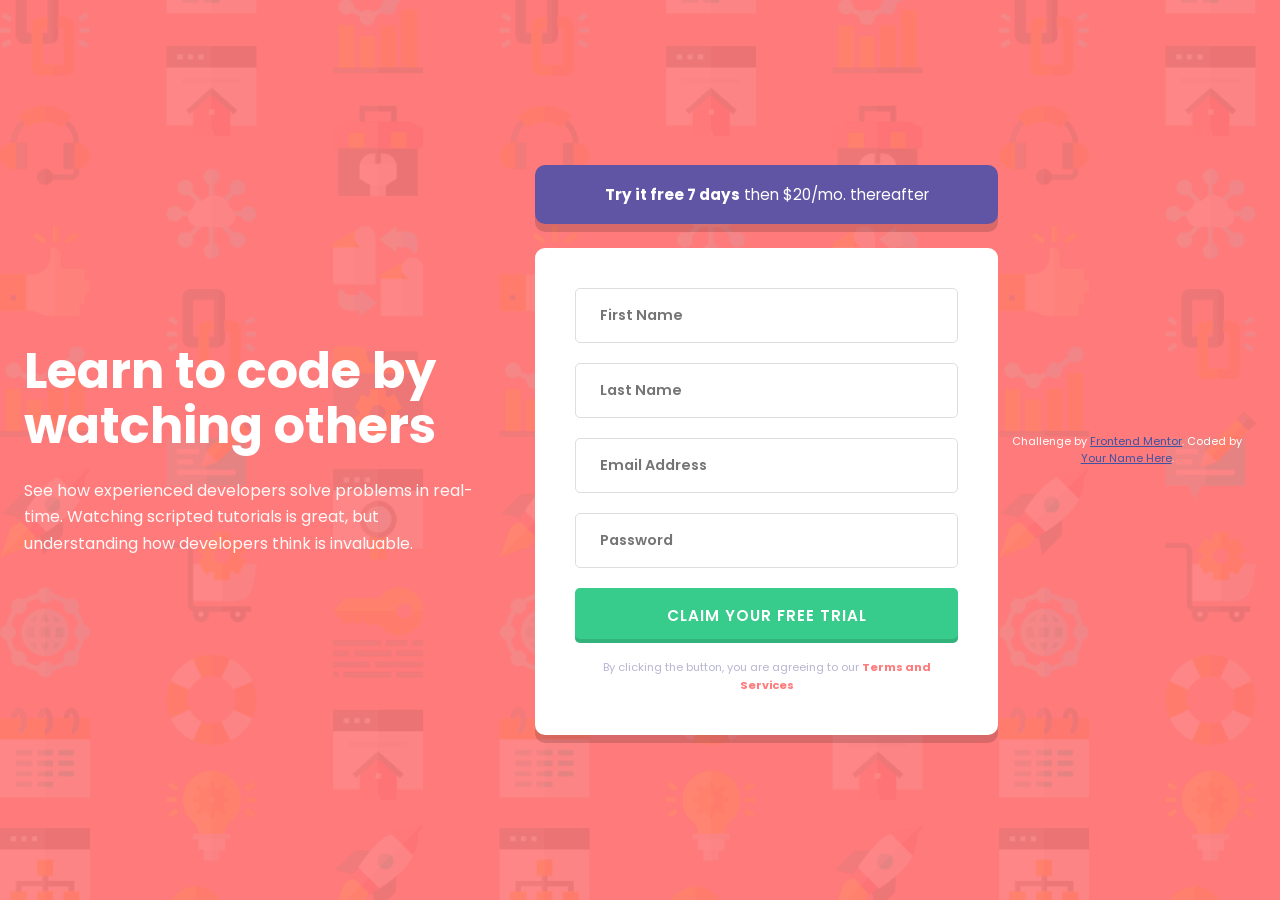
==== intro-component-with-signup-form-master/index.html @ bdf03e9b "First push" ====
<!DOCTYPE html>
<html lang="en">
<head>
  <meta charset="UTF-8">
  <meta name="viewport" content="width=device-width, initial-scale=1.0"> <!-- displays site properly based on user's device -->

  <link rel="stylesheet" href="style.css">
  <link rel="icon" type="image/png" sizes="32x32" href="./images/favicon-32x32.png">
  <link href="https://fonts.googleapis.com/css2?family=Poppins:wght@400;500;600;700&display=swap" rel="stylesheet">
  
  <title>Frontend Mentor | Intro component with sign up form</title>

  <!-- Feel free to remove these styles or customise in your own stylesheet 👍 -->
</head>
<body>

  <main class="container">
    <section class="hero">
      <h1>Learn to code by watching others</h1>
      <p>
        See how experienced developers solve problems in real-time. Watching
        scripted tutorials is great, but understanding how developers think is
        invaluable.
      </p>
    </section>

    <section class="signup-section">
      <div class="promo-banner">
        <p><strong>Try it free 7 days</strong> then $20/mo. thereafter</p>
      </div>

      <div class="form-card">
        <form id="signup-form" novalidate>
          <div class="form-control">
            <input type="text" id="first-name" placeholder="First Name" aria-label="First Name">
            <span class="error-icon" aria-hidden="true">!</span>
            <small class="error-msg">First Name cannot be empty</small>
          </div>

          <div class="form-control">
            <input type="text" id="last-name" placeholder="Last Name" aria-label="Last Name">
            <span class="error-icon" aria-hidden="true">!</span>
            <small class="error-msg">Last Name cannot be empty</small>
          </div>

          <div class="form-control">
            <input type="email" id="email" placeholder="Email Address" aria-label="Email Address">
            <span class="error-icon" aria-hidden="true">!</span>
            <small class="error-msg">Looks like this is not an email</small>
          </div>

          <div class="form-control">
            <input type="password" id="password" placeholder="Password" aria-label="Password">
            <span class="error-icon" aria-hidden="true">!</span>
            <small class="error-msg">Password cannot be empty</small>
          </div>

          <button type="submit" class="submit-btn">Claim your free trial</button>
        </form>

        <p class="terms">
          By clicking the button, you are agreeing to our <a href="#">Terms and Services</a>
        </p>
      </div>
    </section>
  </main>
  
      <footer class="attribution">
      Challenge by <a href="https://www.frontendmentor.io?ref=challenge">Frontend Mentor</a>. 
      Coded by <a href="#">Your Name Here</a>.
    </footer>
</body>
</html>
---- intro-component-with-signup-form-master/style.css ----
.attribution { font-size: 0.6875rem; text-align: center; }
    .attribution a { color: hsl(228, 45%, 44%); }

    :root {
  --red: hsl(0, 100%, 74%);
  --green: hsl(154, 59%, 51%);
  --green-hover: hsl(154, 65%, 68%);
  --blue: hsl(248, 32%, 49%);
  --dark-blue: hsl(249, 10%, 26%);
  --grayish-blue: hsl(246, 25%, 77%);
}

* {
  box-sizing: border-box;
  margin: 0;
  padding: 0;
}

body {
  font-family: 'Poppins', sans-serif;
  font-size: 16px;
  background-color: var(--red);
  background-image: url('./images/bg-intro-desktop.png');
  background-size: cover;
  color: #ffffff;
  min-height: 100vh;
  display: flex;
  align-items: center;
  justify-content: center;
  padding: 2rem 1.5rem;
}

.container {
  max-width: 1110px;
  width: 100%;
  display: flex;
  align-items: center;
  justify-content: space-between;
  gap: 3rem;
}

.hero {
  flex: 1;
}

.hero h1 {
  font-size: 3.1rem;
  line-height: 1.12;
  font-weight: 700;
  margin-bottom: 1.5rem;
}

.hero p {
  line-height: 1.65;
  opacity: 0.95;
}

.signup-section {
  flex: 1;
  max-width: 540px;
}

.promo-banner {
  background-color: var(--blue);
  text-align: center;
  padding: 1.1rem 1.5rem;
  border-radius: 10px;
  box-shadow: 0 8px 0 rgba(0, 0, 0, 0.15);
  margin-bottom: 1.5rem;
  font-size: 0.95rem;
}

.form-card {
  background-color: #ffffff;
  padding: 2.5rem;
  border-radius: 10px;
  box-shadow: 0 8px 0 rgba(0, 0, 0, 0.15);
}

.form-control {
  position: relative;
  margin-bottom: 1.25rem;
}

.form-control input {
  width: 100%;
  padding: 1rem 3rem 1rem 1.5rem;
  border: 1px solid #dedede;
  border-radius: 5px;
  font-family: inherit;
  font-size: 0.9rem;
  font-weight: 600;
  color: var(--dark-blue);
  outline: none;
  transition: border-color 0.2s ease;
}

.form-control input:focus {
  border-color: var(--blue);
}

/* Error & Active States */
.error-icon {
  display: none;
  position: absolute;
  right: 1.25rem;
  top: 16px;
  width: 24px;
  height: 24px;
  background-color: var(--red);
  color: #ffffff;
  border-radius: 50%;
  font-size: 0.85rem;
  font-weight: 700;
  align-items: center;
  justify-content: center;
}

.error-msg {
  display: none;
  color: var(--red);
  font-size: 0.7rem;
  font-style: italic;
  font-weight: 500;
  text-align: right;
  margin-top: 0.4rem;
}

.form-control.error input {
  border: 2px solid var(--red);
  color: var(--red);
}

.form-control.error .error-icon {
  display: flex;
}

.form-control.error .error-msg {
  display: block;
}

.submit-btn {
  width: 100%;
  background-color: var(--green);
  color: #ffffff;
  border: none;
  border-radius: 5px;
  padding: 1rem;
  font-family: inherit;
  font-size: 0.95rem;
  font-weight: 600;
  letter-spacing: 1px;
  text-transform: uppercase;
  cursor: pointer;
  box-shadow: inset 0 -4px 0 rgba(0, 0, 0, 0.12);
  transition: background-color 0.2s ease;
}

.submit-btn:hover {
  background-color: var(--green-hover);
}

.terms {
  color: var(--grayish-blue);
  font-size: 0.7rem;
  text-align: center;
  margin-top: 1rem;
  line-height: 1.6;
}

.terms a {
  color: var(--red);
  font-weight: 700;
  text-decoration: none;
}

/* Mobile Responsive */
@media (max-width: 768px) {
  body {
    background-image: url('./images/bg-intro-mobile.png');
    padding: 5rem 1.5rem;
  }

  .container {
    flex-direction: column;
    text-align: center;
    gap: 3.5rem;
  }

  .hero h1 {
    font-size: 1.75rem;
    line-height: 1.3;
  }

  .promo-banner {
    padding: 1.25rem 3.5rem;
  }

  .form-card {
    padding: 1.5rem;
  }
}
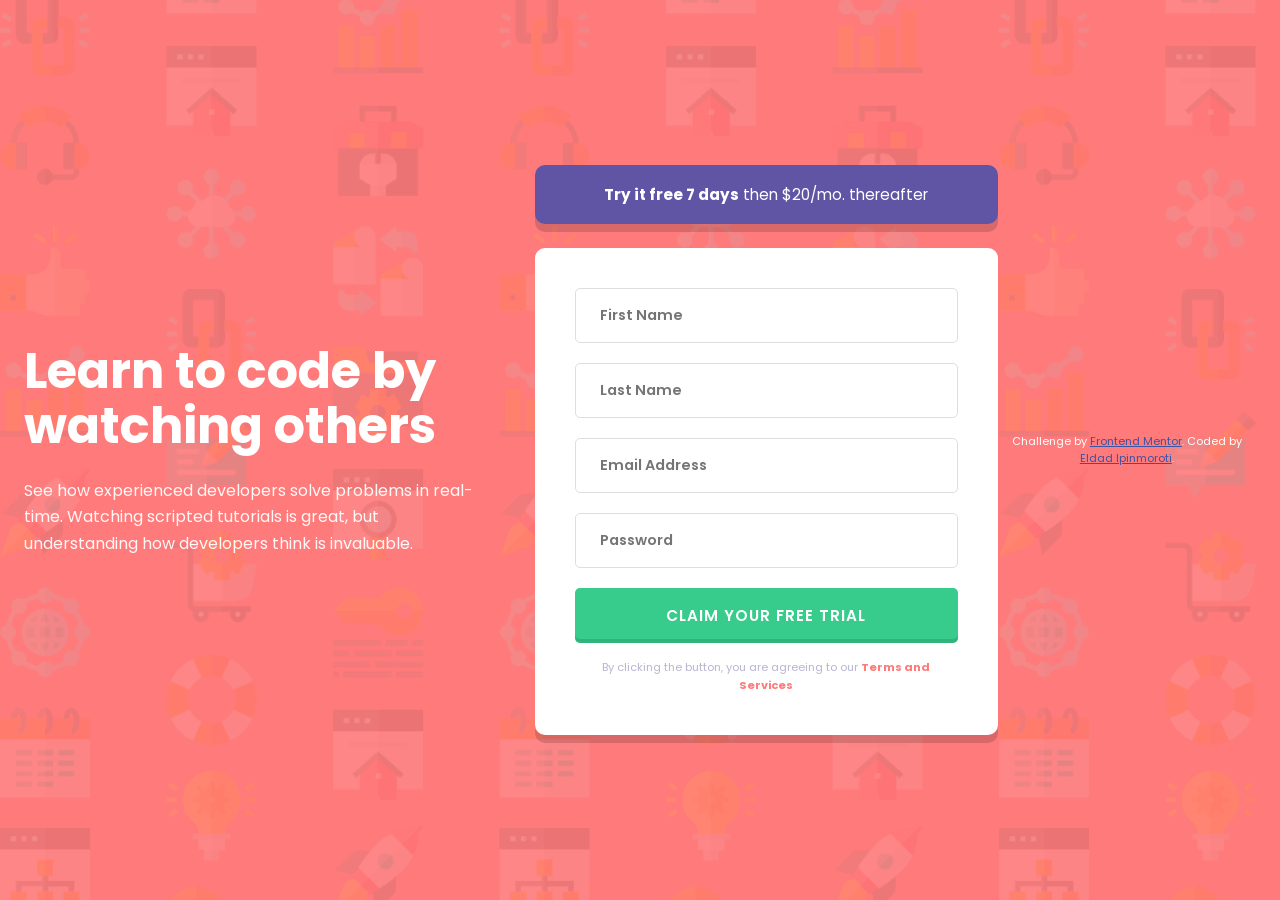
==== commit d8f9df2d: "adjusting footer" ====
--- a/intro-component-with-signup-form-master/index.html
+++ b/intro-component-with-signup-form-master/index.html
@@ -67,7 +67,8 @@
   
       <footer class="attribution">
       Challenge by <a href="https://www.frontendmentor.io?ref=challenge">Frontend Mentor</a>. 
-      Coded by <a href="#">Your Name Here</a>.
+      Coded by <a href="#">Eldad Ipinmoroti</a>.
     </footer>
+    <script src="script.js"></script>
 </body>
 </html>
